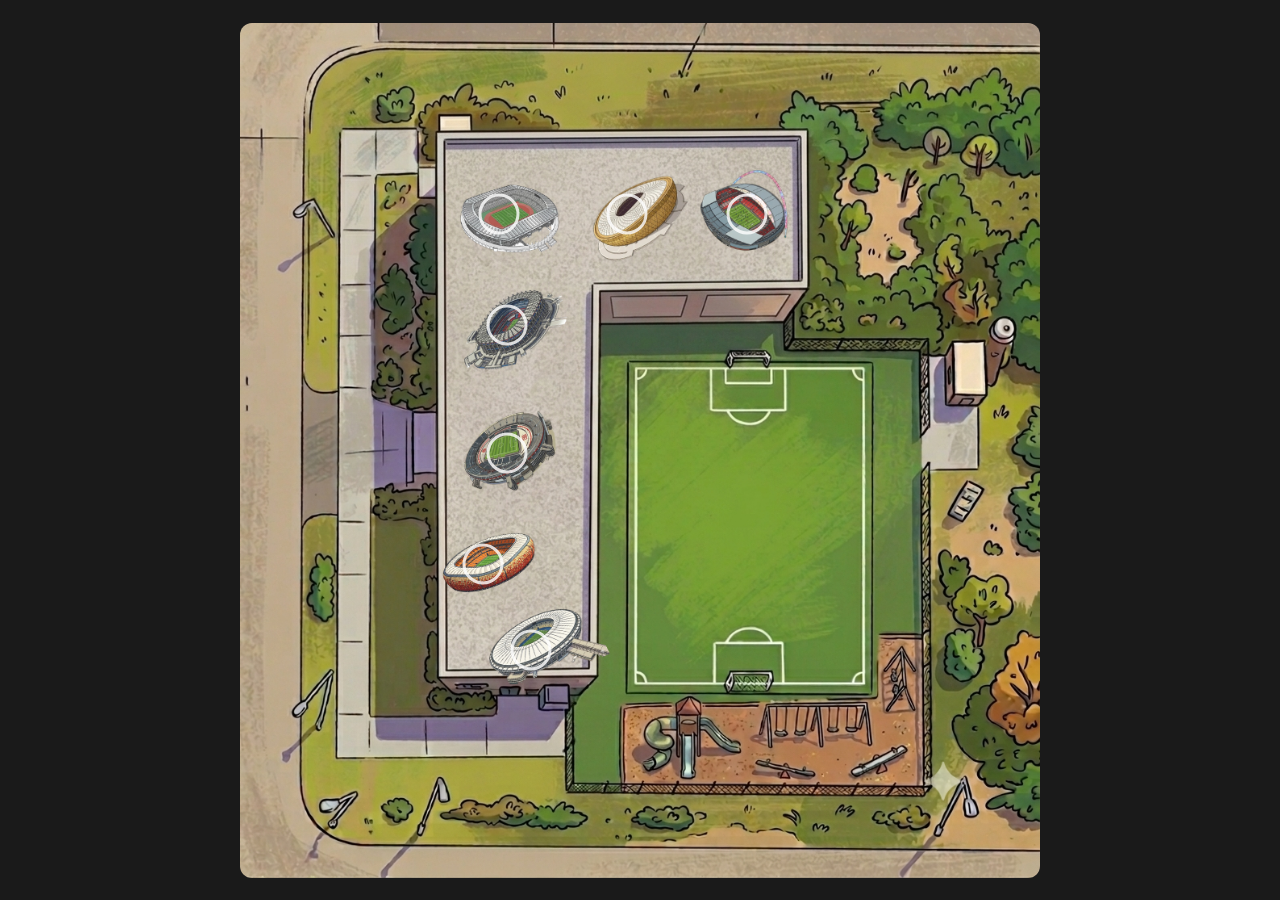
==== mapa.html @ ac3d3926 "cambios" ====
<!DOCTYPE html>
<html lang="es">
<head>
    <meta charset="UTF-8">
    <meta name="viewport" content="width=device-width, initial-scale=1.0">
    <title>Plano Interactivo</title>
    <link rel="stylesheet" href="https://cdnjs.cloudflare.com/ajax/libs/font-awesome/6.5.1/css/all.min.css">
    <link rel="stylesheet" href="style.css">
</head>
<body>

   <div class="map-container">
        <img src="cole2.png" alt="Mapa" class="map-image">
        
        
        <div class="hotspot" id="btn-5A" style="top: 22%; left: 32%;" data-name="Yokohama del Espacio"></div>
        <div class="hotspot" id="btn-1er" style="top: 22%; left: 48%;" data-name="Lusail de Ciudad Robot"></div>
        <div class="hotspot" id="btn-2do" style="top: 22%; left: 63%;" data-name="Wembley de las Olimpiadas"></div>
        <div class="hotspot" id="btn-4A" style="top: 50%; left: 33%;" data-name="Monumental de los Dinosaurios"></div>
        <div class="hotspot" id="btn-4B" style="top: 35%; left: 33%;" data-name="Azteca de los Superhéroes"></div>
        <div class="hotspot" id="btn-3A" style="top: 63%; left: 30%;" data-name="Maracaná del Fondo del Mar"></div>
        <div class="hotspot" id="btn-3B" style="top: 73%; left: 36%;" data-name="Soccer City de la Selva"></div>
        <div class="hotspot2" id="btn-copa" style="top: 59%; left: 64%;" data-name="Copa">
            <img src="copadelmundo3.png" class="icono-extra" id="copa">
        </div>
    </div>

    <div class="modal-overlay" id="modal">
        <div class="modal-content">
            <h3 id="modal-title" ></h3>
            <hr style="margin-bottom: 10px;"> 
            <div class="stars">
                <input type="radio" id="s5" name="rate" value="5"><label for="s5"><i class="fas fa-star"></i></label>
                <input type="radio" id="s4" name="rate" value="4"><label for="s4"><i class="fas fa-star"></i></label>
                <input type="radio" id="s3" name="rate" value="3"><label for="s3"><i class="fas fa-star"></i></label>
                <input type="radio" id="s2" name="rate" value="2"><label for="s2"><i class="fas fa-star"></i></label>
                <input type="radio" id="s1" name="rate" value="1"><label for="s1"><i class="fas fa-star"></i></label>
            </div>
            <button id="btn-enviar">ENVIAR</button>
            <button id="btn-cancelar" style="background: #95a5a6; margin-top: 10px;">CANCELAR</button>
        </div>
    </div>

    <div class="modal-overlay" id="modal2">
        <div class="modal-content">
            <h3 id="modal-title" >Completaste el desafio! Ya podes ir a sacarte una foto con la copa</h3>
            <img src="messi.jpg" alt="">
            <hr style="margin-bottom: 10px;"> 
            <button id="btn-voy">¡Voy!</button>
        </div>
    </div>
    <script src="script.js"></script>
</body>
</html>
---- style.css ----
* { box-sizing: border-box; margin: 0; padding: 0; }
body { background-color: #1a1a1a; height: 100vh; display: flex; justify-content: center; align-items: center; font-family: sans-serif; overflow: hidden; }

    .map-container { position: relative; display: inline-block; }
    .map-image { display: block; max-width: 95vw; max-height: 95vh; border-radius: 12px; }


    .icono-extra {
        display: block;
        width: 100%;       /* Ocupa el 100% del contenedor hotspot2 */
        height: 100%;
        object-fit: contain;
        cursor: pointer;
        transition: transform 0.2s;

}
.icono-extra:hover {
    transform: scale(1.1);
}
    /* Estilo de las ondas */
.hotspot {
    position: absolute; width: 35px; height: 35px;
    background-color: transparent; cursor: pointer;
    transform: translate(-50%, -50%); z-index: 5;
    }
    .hotspot::after {
        content: ''; position: absolute; top: 0; left: 0; width: 100%; height: 100%;
        border: 3px solid rgba(255, 255, 255, 0.8);
        border-radius: 50%; animation: pulse 2s infinite;
    }

    .hotspot.visto {
        pointer-events: none; /* Desactiva los clics */
        opacity: 0.3;         /* Opcional: lo hace más transparente */
    }
    .hotspot.visto::after {
        display: none;        /* Elimina la animación de las ondas */
    }
    @keyframes pulse { 0% { transform: scale(0.3); opacity: 1; } 100% { transform: scale(2); opacity: 0; } }

    /* Estilo del Modal */
    .modal-overlay {
        position: fixed; top: 0; left: 0; width: 100%; height: 100%;
        background: rgba(0,0,0,0.7); display: none;
        justify-content: center; align-items: center; z-index: 100;
    }
    .modal-content {
        background: white; padding: 25px; border-radius: 15px;
        width: 300px; text-align: center;
    }
    input[type="text"] { width: 100%; padding: 10px; margin: 15px 0; border: 1px solid #ccc; border-radius: 5px; }

    /* Estrellas */
    .stars { display: flex; flex-direction: row-reverse; justify-content: center; gap: 5px; margin-bottom: 20px; }
    .stars input { display: none; }
    .stars label { font-size: 25px; color: #ccc; cursor: pointer; }
    .stars input:checked ~ label, .stars label:hover, .stars label:hover ~ label { color: gold; }

    button { width: 100%; padding: 10px; background: #2ecc71; border: none; color: white; border-radius: 5px; cursor: pointer; font-weight: bold; }


.hotspot2 {
    position: absolute; 
    /* Ajusta el tamaño de este contenedor para definir el tamaño de la copa */
    width: 50vw; 
    
    max-width: 100px; 
    min-width: 30px;

    background-color: transparent; 
    transform: translate(-50%, -50%); 
    z-index: 5;
    display: none;
}

.oculta {
    display: none;
}
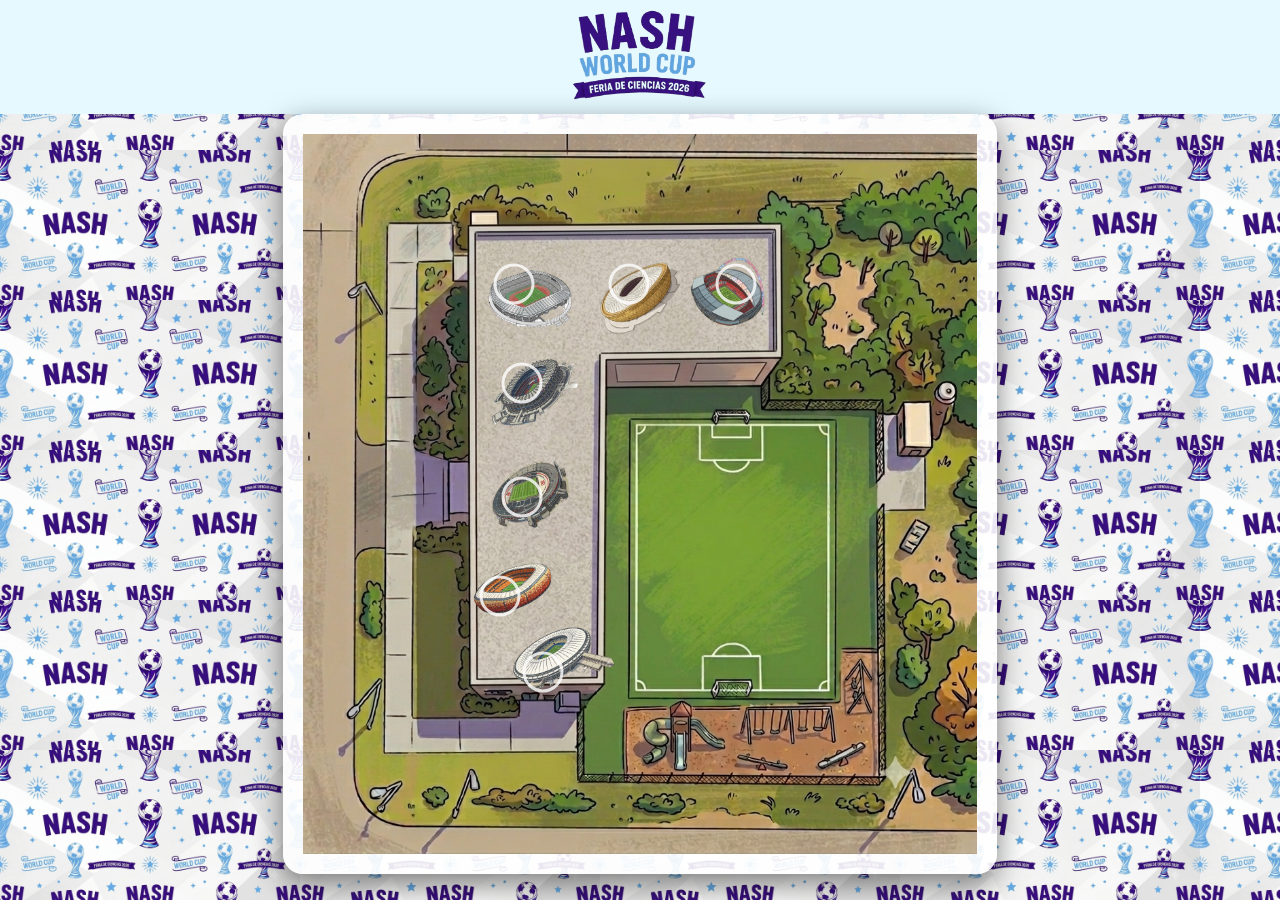
==== commit da2c6052: "fondo lindo" ====
--- a/mapa.html
+++ b/mapa.html
@@ -6,13 +6,14 @@
     <title>Plano Interactivo</title>
     <link rel="stylesheet" href="https://cdnjs.cloudflare.com/ajax/libs/font-awesome/6.5.1/css/all.min.css">
     <link rel="stylesheet" href="style.css">
+
 </head>
+<header class="page-header">
+        <img src="cabecera.png" alt="">
+</header>
 <body>
-
    <div class="map-container">
-        <img src="cole2.png" alt="Mapa" class="map-image">
-        
-        
+        <img src="cole2.png" alt="Mapa" class="map-image">  
         <div class="hotspot" id="btn-5A" style="top: 22%; left: 32%;" data-name="Yokohama del Espacio"></div>
         <div class="hotspot" id="btn-1er" style="top: 22%; left: 48%;" data-name="Lusail de Ciudad Robot"></div>
         <div class="hotspot" id="btn-2do" style="top: 22%; left: 63%;" data-name="Wembley de las Olimpiadas"></div>
@@ -43,7 +44,7 @@
 
     <div class="modal-overlay" id="modal2">
         <div class="modal-content">
-            <h3 id="modal-title" >Completaste el desafio! Ya podes ir a sacarte una foto con la copa</h3>
+            <h3 id="modal-title" >¡Completaste el desafio! Ya podes ir a sacarte una foto con la copa</h3>
             <img src="messi.jpg" alt="">
             <hr style="margin-bottom: 10px;"> 
             <button id="btn-voy">¡Voy!</button>
--- a/style.css
+++ b/style.css
@@ -1,9 +1,67 @@
 
 * { box-sizing: border-box; margin: 0; padding: 0; }
-body { background-color: #1a1a1a; height: 100vh; display: flex; justify-content: center; align-items: center; font-family: sans-serif; overflow: hidden; }
+body {
+    background-color: #1a1a1a;
+    display: block;
+    flex-direction: column; /* Cambiado a columna */
+    text-align: center;
+    font-family: sans-serif;
+    min-height: 100vh;
+    margin: 0;
 
-    .map-container { position: relative; display: inline-block; }
-    .map-image { display: block; max-width: 95vw; max-height: 95vh; border-radius: 12px; }
+    /* La imagen que quieres repetir */
+    background-image: url('fondo.png'); 
+    
+    /* Configuración de repetición */
+    background-repeat: repeat; /* Esta es la clave: repite horizontal y verticalmente */
+    
+    /* Opcional: para que el fondo se mueva con el scroll o se quede fijo */
+    background-attachment: fixed; 
+    
+    /* Opcional: ajusta el tamaño si quieres que los patrones sean más pequeños o grandes */
+    background-size: 300px; /* Ajusta este valor según el tamaño de tu patrón */
+    
+    /* Color de respaldo por si la imagen tarda en cargar */
+    background-color: #f0f0f0;
+
+
+}
+
+
+/* Estilo para la cabecera */
+.page-header {
+    width: 100%;
+    padding: 10px 0;
+    text-align: center;
+    background: #e5f9ff; /* Color de fondo opcional */
+}
+
+.page-header img {
+    max-height: 90px; /* Ajusta según el tamaño de tu imagen */
+    width: auto;
+}
+
+
+/* Ajusta el contenedor para que no se corte */
+.map-container {
+    position: relative;
+    display: inline-block;
+    line-height: 0;    
+    flex-grow: 1; /* Permite que ocupe el espacio disponible */
+
+    background: rgba(255, 255, 255, 0.9); /* Un fondo blanco semitransparente detrás del mapa */
+    padding: 20px;
+    border-radius: 20px;
+    box-shadow: 0 10px 30px rgba(0,0,0,0.5);
+}
+
+.map-image {
+    display: block;        /* Elimina espacios en blanco bajo la imagen */
+    max-width: 95vw;
+    max-height: 80vh;
+    width: auto;           /* Mantiene la proporción */
+    height: auto;
+}
 
 
     .icono-extra {
@@ -23,6 +81,9 @@
     position: absolute; width: 35px; height: 35px;
     background-color: transparent; cursor: pointer;
     transform: translate(-50%, -50%); z-index: 5;
+    margin: 0;
+    padding: 0;
+    z-index: 5;
     }
     .hotspot::after {
         content: ''; position: absolute; top: 0; left: 0; width: 100%; height: 100%;
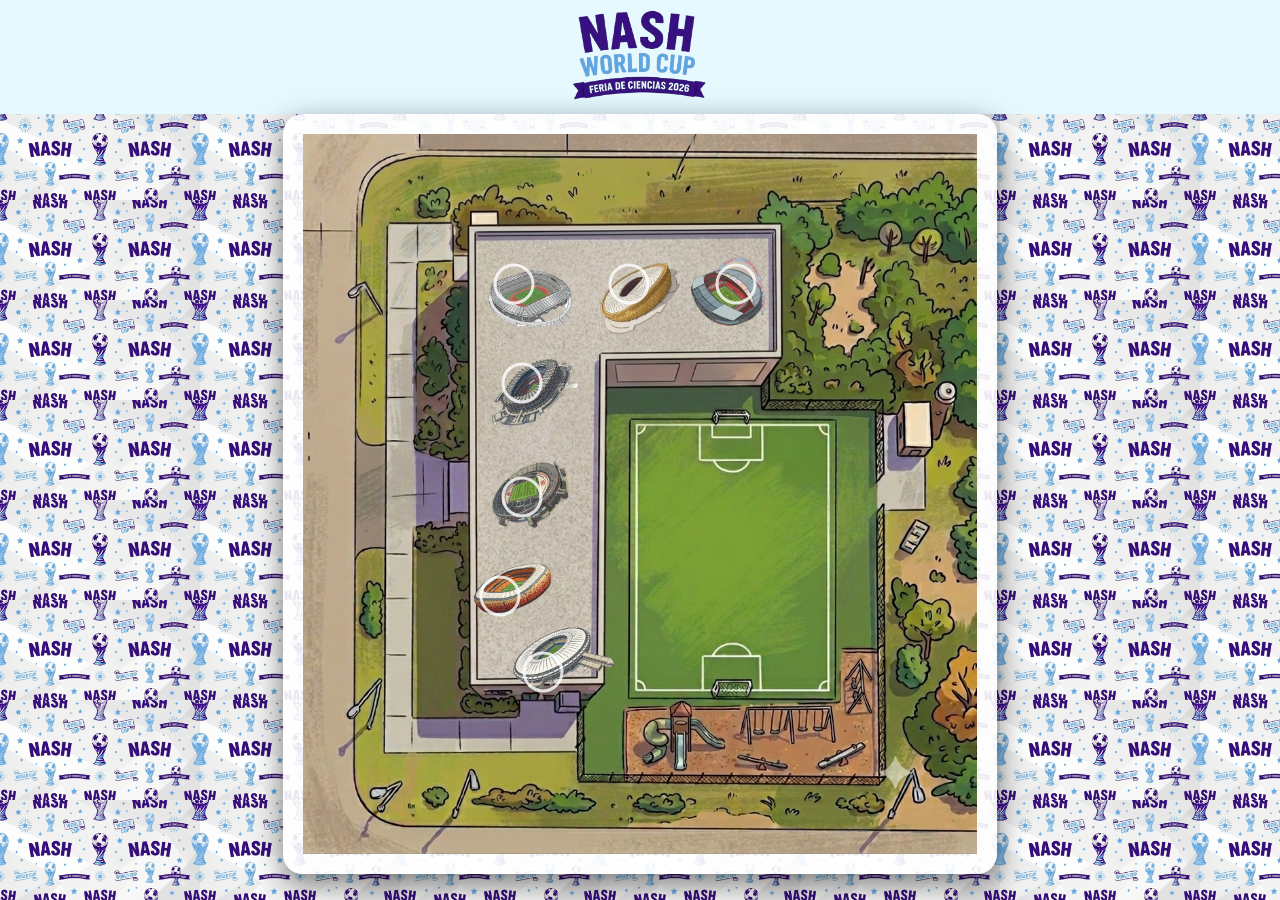
==== commit 360b0f5b: "sigo intentando" ====
--- a/mapa.html
+++ b/mapa.html
@@ -2,7 +2,7 @@
 <html lang="es">
 <head>
     <meta charset="UTF-8">
-    <meta name="viewport" content="width=device-width, initial-scale=1.0">
+    <meta name="viewport" content="width=device-width, initial-scale=1.0, maximum-scale=1.0, user-scalable=no">
     <title>Plano Interactivo</title>
     <link rel="stylesheet" href="https://cdnjs.cloudflare.com/ajax/libs/font-awesome/6.5.1/css/all.min.css">
     <link rel="stylesheet" href="style.css">
--- a/style.css
+++ b/style.css
@@ -19,7 +19,7 @@
     background-attachment: fixed; 
     
     /* Opcional: ajusta el tamaño si quieres que los patrones sean más pequeños o grandes */
-    background-size: 300px; /* Ajusta este valor según el tamaño de tu patrón */
+    background-size: 200px; /* Ajusta este valor según el tamaño de tu patrón */
     
     /* Color de respaldo por si la imagen tarda en cargar */
     background-color: #f0f0f0;
@@ -27,6 +27,14 @@
 
 }
 
+html {
+    /* El fondo va aquí para cubrir toda la ventana del navegador */
+    background-image: url('tu-fondo.png');
+    background-repeat: repeat;
+    background-size: 200px; /* Ajusta esto al tamaño que desees que tengan los elementos */
+    background-color: #f0f0f0;
+    min-height: 100%;
+}
 
 /* Estilo para la cabecera */
 .page-header {
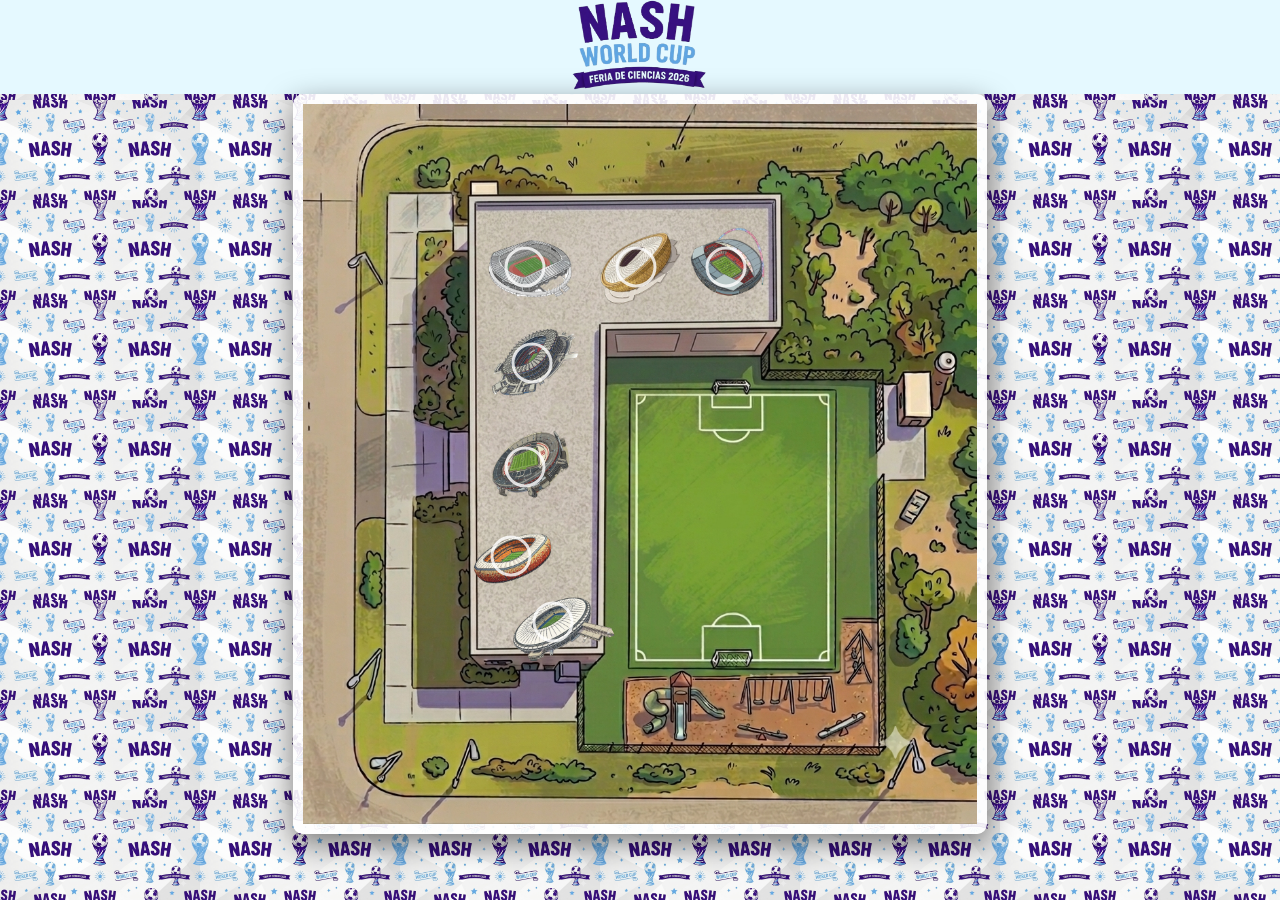
==== commit 61ecb667: "ultimo push de la noche" ====
--- a/mapa.html
+++ b/mapa.html
@@ -14,14 +14,14 @@
 <body>
    <div class="map-container">
         <img src="cole2.png" alt="Mapa" class="map-image">  
-        <div class="hotspot" id="btn-5A" style="top: 22%; left: 32%;" data-name="Yokohama del Espacio"></div>
-        <div class="hotspot" id="btn-1er" style="top: 22%; left: 48%;" data-name="Lusail de Ciudad Robot"></div>
-        <div class="hotspot" id="btn-2do" style="top: 22%; left: 63%;" data-name="Wembley de las Olimpiadas"></div>
+        <div class="hotspot" id="btn-5A" style="top: 23%; left: 33%;" data-name="Yokohama del Espacio"></div>
+        <div class="hotspot" id="btn-1er" style="top: 23%; left: 49%;" data-name="Lusail de Ciudad Robot"></div>
+        <div class="hotspot" id="btn-2do" style="top: 23%; left: 62%;" data-name="Wembley de las Olimpiadas"></div>
         <div class="hotspot" id="btn-4A" style="top: 50%; left: 33%;" data-name="Monumental de los Dinosaurios"></div>
-        <div class="hotspot" id="btn-4B" style="top: 35%; left: 33%;" data-name="Azteca de los Superhéroes"></div>
-        <div class="hotspot" id="btn-3A" style="top: 63%; left: 30%;" data-name="Maracaná del Fondo del Mar"></div>
-        <div class="hotspot" id="btn-3B" style="top: 73%; left: 36%;" data-name="Soccer City de la Selva"></div>
-        <div class="hotspot2" id="btn-copa" style="top: 59%; left: 64%;" data-name="Copa">
+        <div class="hotspot" id="btn-4B" style="top: 36%; left: 34%;" data-name="Azteca de los Superhéroes"></div>
+        <div class="hotspot" id="btn-3A" style="top: 62%; left: 31%;" data-name="Maracaná del Fondo del Mar"></div>
+        <div class="hotspot" id="btn-3B" style="top: 71%; left: 37%;" data-name="Soccer City de la Selva"></div>
+        <div class="hotspot2" id="btn-copa" style="top: 55%; left: 64%;" data-name="Copa">
             <img src="copadelmundo3.png" class="icono-extra" id="copa">
         </div>
     </div>
--- a/style.css
+++ b/style.css
@@ -9,6 +9,7 @@
     min-height: 100vh;
     margin: 0;
 
+    overflow-x: hidden;
     /* La imagen que quieres repetir */
     background-image: url('fondo.png'); 
     
@@ -39,7 +40,7 @@
 /* Estilo para la cabecera */
 .page-header {
     width: 100%;
-    padding: 10px 0;
+
     text-align: center;
     background: #e5f9ff; /* Color de fondo opcional */
 }
@@ -58,14 +59,14 @@
     flex-grow: 1; /* Permite que ocupe el espacio disponible */
 
     background: rgba(255, 255, 255, 0.9); /* Un fondo blanco semitransparente detrás del mapa */
-    padding: 20px;
-    border-radius: 20px;
+    padding: 10px;
+    border-radius: 10px;
     box-shadow: 0 10px 30px rgba(0,0,0,0.5);
+    max-width: 99vw;
 }
-
 .map-image {
     display: block;        /* Elimina espacios en blanco bajo la imagen */
-    max-width: 95vw;
+    max-width: 100%;
     max-height: 80vh;
     width: auto;           /* Mantiene la proporción */
     height: auto;
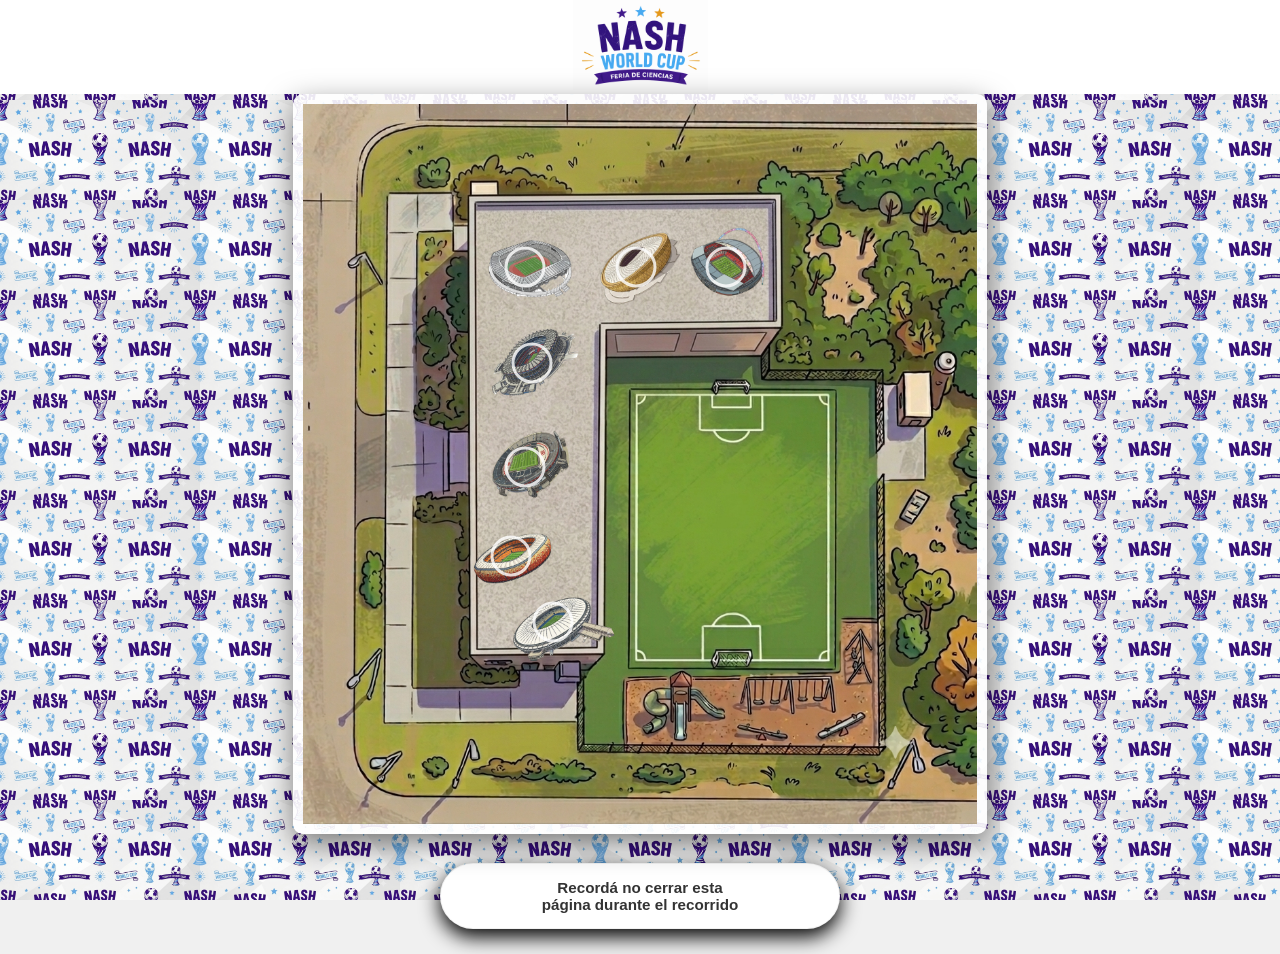
==== commit c3aa1bd9: "ultimas cosas!" ====
--- a/mapa.html
+++ b/mapa.html
@@ -3,26 +3,30 @@
 <head>
     <meta charset="UTF-8">
     <meta name="viewport" content="width=device-width, initial-scale=1.0, maximum-scale=1.0, user-scalable=no">
-    <title>Plano Interactivo</title>
+    <title>Feria NASH</title>
+    <link rel="apple-touch-icon" sizes="180x180" href="favicon_io/apple-touch-icon.png">
+    <link rel="icon" type="image/png" sizes="32x32" href="favicon_io/favicon-32x32.png">
+    <link rel="icon" type="image/png" sizes="16x16" href="favicon_io/favicon-16x16.png">
+
     <link rel="stylesheet" href="https://cdnjs.cloudflare.com/ajax/libs/font-awesome/6.5.1/css/all.min.css">
     <link rel="stylesheet" href="style.css">
 
 </head>
-<header class="page-header">
-        <img src="cabecera.png" alt="">
+<header class="page-header" style="background-color: white;">
+        <img src="cartel ingreso.png" alt="" >
 </header>
 <body>
    <div class="map-container">
-        <img src="cole2.png" alt="Mapa" class="map-image">  
+        <img src="colegio.png" alt="Mapa" class="map-image">  
         <div class="hotspot" id="btn-5A" style="top: 23%; left: 33%;" data-name="Yokohama del Espacio"></div>
         <div class="hotspot" id="btn-1er" style="top: 23%; left: 49%;" data-name="Lusail de Ciudad Robot"></div>
         <div class="hotspot" id="btn-2do" style="top: 23%; left: 62%;" data-name="Wembley de las Olimpiadas"></div>
         <div class="hotspot" id="btn-4A" style="top: 50%; left: 33%;" data-name="Monumental de los Dinosaurios"></div>
         <div class="hotspot" id="btn-4B" style="top: 36%; left: 34%;" data-name="Azteca de los Superhéroes"></div>
-        <div class="hotspot" id="btn-3A" style="top: 62%; left: 31%;" data-name="Maracaná del Fondo del Mar"></div>
-        <div class="hotspot" id="btn-3B" style="top: 71%; left: 37%;" data-name="Soccer City de la Selva"></div>
+        <div class="hotspot" id="btn-3B" style="top: 62%; left: 31%;" data-name="Soccer City de la Selva"></div>
+        <div class="hotspot" id="btn-3A" style="top: 71%; left: 37%;" data-name="Maracaná del Fondo del Ma"></div>
         <div class="hotspot2" id="btn-copa" style="top: 55%; left: 64%;" data-name="Copa">
-            <img src="copadelmundo3.png" class="icono-extra" id="copa">
+            <img src="copa.png" class="icono-extra" id="copa">
         </div>
     </div>
 
@@ -42,14 +46,30 @@
         </div>
     </div>
 
+    <div class="modal-overlay" id="modal-info">
+        <div class="modal-content">
+            <h3 id="info-title"></h3>
+            <p id="info-message" style="margin: 10px 0;"></p>
+            <hr style="margin-bottom: 10px;"> 
+            <img id="info-img" src="" alt="Estadio" style="width: 100%; border-radius: 10px;">
+            <hr style="margin-bottom: 10px; margin-top: 10px;"> 
+            <p>Tu puntuación: <span id="info-stars"></span></p>
+            <button id="btn-listo" style="margin-top: 15px;">¡LISTO!</button>
+        </div>
+    </div>
     <div class="modal-overlay" id="modal2">
         <div class="modal-content">
-            <h3 id="modal-title" >¡Completaste el desafio! Ya podes ir a sacarte una foto con la copa</h3>
-            <img src="messi.jpg" alt="">
+            <h3 id="modal-title" >Ya casi completas el álbum...</h3>
+            <p id="info-message" style="margin: 10px 0;">Dirigite al patio a buscar tu última figurita, completá el álbum y...<br>
+                ¡Sacate la foto de campeón con el Trofeo de la Copa Mundial de la FIFA !</p>
+            <img src="salas/Profes.png" alt=""style="width: 100%; border-radius: 10px;">
             <hr style="margin-bottom: 10px;"> 
             <button id="btn-voy">¡Voy!</button>
         </div>
     </div>
+    <div class="alerta-aviso">
+        <p>Recordá no cerrar esta  <br> página durante el recorrido</p>
+    </div>
     <script src="script.js"></script>
 </body>
 </html>
--- a/style.css
+++ b/style.css
@@ -101,8 +101,7 @@
     }
 
     .hotspot.visto {
-        pointer-events: none; /* Desactiva los clics */
-        opacity: 0.3;         /* Opcional: lo hace más transparente */
+        opacity: 0.7;         /* Opcional: lo hace más transparente */
     }
     .hotspot.visto::after {
         display: none;        /* Elimina la animación de las ondas */
@@ -146,4 +145,30 @@
 
 .oculta {
     display: none;
-}+}
+
+
+
+
+.alerta-aviso {
+    background-color: #ffffff;
+    color: #333;
+    width: 75%;            /* Se adapta al ancho del celular */
+    max-width: 400px;      /* Para que no crezca demasiado en pantallas grandes */
+    margin: 25px auto;     /* Centrado */
+    padding: 15px 20px;
+    
+    /* Forma redondeada */
+    border-radius:100px;   /* Radio grande para bordes bien curvos */
+    
+    /* Sombra suave */
+    box-shadow: 0 8px 20px rgb(0, 0, 0);
+    
+    /* Tipografía y centrado */
+    font-weight: 600;
+    font-size: 0.95rem;
+    text-align: center;
+    border: 1px solid rgba(0,0,0,0.05); /* Un borde muy sutil */
+}
+
+
